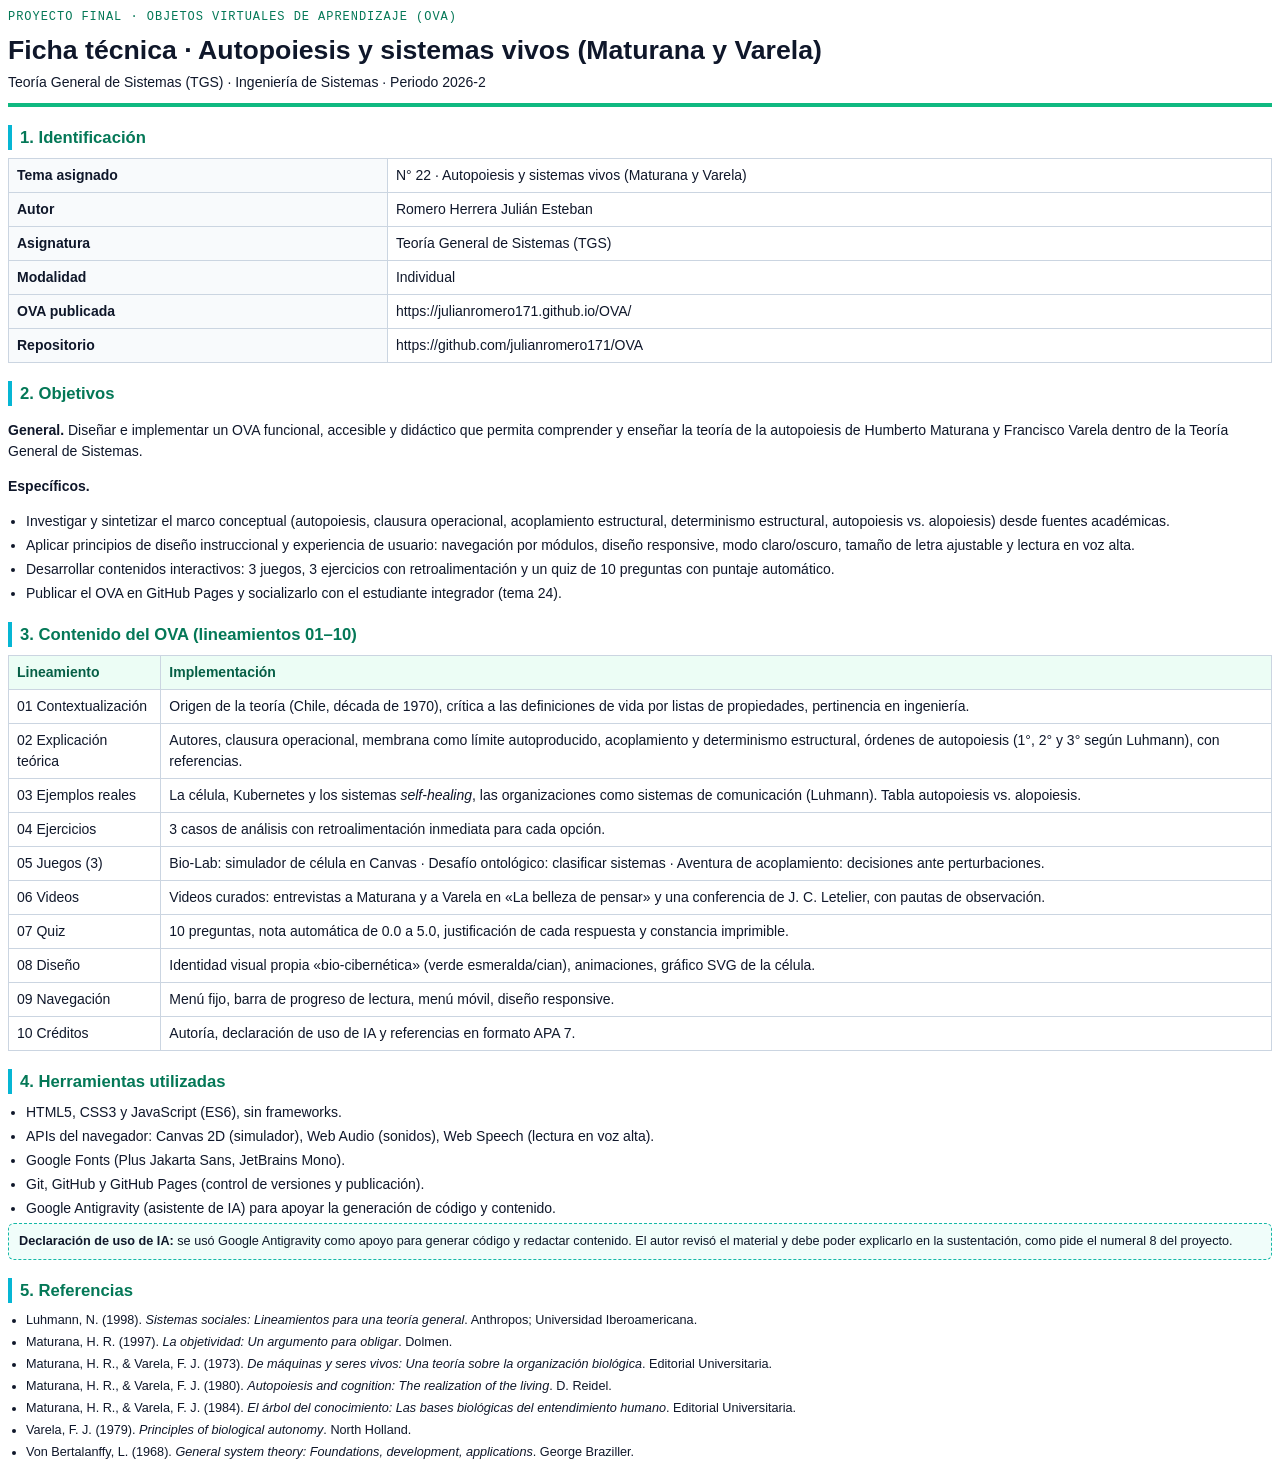
==== docs/ficha_tecnica.html @ 9f1e82c5 "OVA Tema 22: ficha tecnica PDF, videos curados, menu responsive y ajustes de contenido" ====
<!DOCTYPE html>
<html lang="es">
<head>
<meta charset="UTF-8">
<title>Ficha Técnica - OVA Autopoiesis y Sistemas Vivos</title>
<style>
  @page { size: Letter; margin: 18mm 16mm; }
  body { font-family: "Segoe UI", Arial, sans-serif; color: #0f172a; font-size: 10.5pt; line-height: 1.5; }
  .head { border-bottom: 4px solid #10b981; padding-bottom: 10px; margin-bottom: 16px; }
  .kicker { font-family: Consolas, monospace; color: #047857; font-size: 9pt; letter-spacing: .08em; }
  h1 { font-size: 20pt; margin: 4px 0 2px; }
  h2 { font-size: 12.5pt; color: #047857; border-left: 4px solid #06b6d4; padding-left: 8px; margin: 18px 0 8px; }
  table { width: 100%; border-collapse: collapse; margin: 6px 0; }
  td, th { border: 1px solid #cbd5e1; padding: 6px 8px; vertical-align: top; text-align: left; }
  th { background: #ecfdf5; color: #065f46; }
  td.k { width: 30%; background: #f8fafc; font-weight: 600; }
  ul { margin: 4px 0 4px 18px; padding: 0; }
  li { margin-bottom: 3px; }
  .refs li { font-size: 9.5pt; }
  .note { background: #f0fdfa; border: 1px dashed #14b8a6; padding: 8px 10px; border-radius: 6px; font-size: 9.5pt; }
</style>
</head>
<body>
  <div class="head">
    <div class="kicker">PROYECTO FINAL · OBJETOS VIRTUALES DE APRENDIZAJE (OVA)</div>
    <h1>Ficha técnica · Autopoiesis y sistemas vivos (Maturana y Varela)</h1>
    <div>Teoría General de Sistemas (TGS) · Ingeniería de Sistemas · Periodo 2026-2</div>
  </div>

  <h2>1. Identificación</h2>
  <table>
    <tr><td class="k">Tema asignado</td><td>N° 22 · Autopoiesis y sistemas vivos (Maturana y Varela)</td></tr>
    <tr><td class="k">Autor</td><td>Romero Herrera Julián Esteban</td></tr>
    <tr><td class="k">Asignatura</td><td>Teoría General de Sistemas (TGS)</td></tr>
    <tr><td class="k">Modalidad</td><td>Individual</td></tr>
    <tr><td class="k">OVA publicada</td><td>https://julianromero171.github.io/OVA/</td></tr>
    <tr><td class="k">Repositorio</td><td>https://github.com/julianromero171/OVA</td></tr>
  </table>

  <h2>2. Objetivos</h2>
  <p><strong>General.</strong> Diseñar e implementar un OVA funcional, accesible y didáctico que permita comprender y enseñar la teoría de la autopoiesis de Humberto Maturana y Francisco Varela dentro de la Teoría General de Sistemas.</p>
  <p><strong>Específicos.</strong></p>
  <ul>
    <li>Investigar y sintetizar el marco conceptual (autopoiesis, clausura operacional, acoplamiento estructural, determinismo estructural, autopoiesis vs. alopoiesis) desde fuentes académicas.</li>
    <li>Aplicar principios de diseño instruccional y experiencia de usuario: navegación por módulos, diseño responsive, modo claro/oscuro, tamaño de letra ajustable y lectura en voz alta.</li>
    <li>Desarrollar contenidos interactivos: 3 juegos, 3 ejercicios con retroalimentación y un quiz de 10 preguntas con puntaje automático.</li>
    <li>Publicar el OVA en GitHub Pages y socializarlo con el estudiante integrador (tema 24).</li>
  </ul>

  <h2>3. Contenido del OVA (lineamientos 01–10)</h2>
  <table>
    <tr><th>Lineamiento</th><th>Implementación</th></tr>
    <tr><td>01 Contextualización</td><td>Origen de la teoría (Chile, década de 1970), crítica a las definiciones de vida por listas de propiedades, pertinencia en ingeniería.</td></tr>
    <tr><td>02 Explicación teórica</td><td>Autores, clausura operacional, membrana como límite autoproducido, acoplamiento y determinismo estructural, órdenes de autopoiesis (1°, 2° y 3° según Luhmann), con referencias.</td></tr>
    <tr><td>03 Ejemplos reales</td><td>La célula, Kubernetes y los sistemas <em>self-healing</em>, las organizaciones como sistemas de comunicación (Luhmann). Tabla autopoiesis vs. alopoiesis.</td></tr>
    <tr><td>04 Ejercicios</td><td>3 casos de análisis con retroalimentación inmediata para cada opción.</td></tr>
    <tr><td>05 Juegos (3)</td><td>Bio-Lab: simulador de célula en Canvas · Desafío ontológico: clasificar sistemas · Aventura de acoplamiento: decisiones ante perturbaciones.</td></tr>
    <tr><td>06 Videos</td><td>Videos curados: entrevistas a Maturana y a Varela en «La belleza de pensar» y una conferencia de J. C. Letelier, con pautas de observación.</td></tr>
    <tr><td>07 Quiz</td><td>10 preguntas, nota automática de 0.0 a 5.0, justificación de cada respuesta y constancia imprimible.</td></tr>
    <tr><td>08 Diseño</td><td>Identidad visual propia «bio-cibernética» (verde esmeralda/cian), animaciones, gráfico SVG de la célula.</td></tr>
    <tr><td>09 Navegación</td><td>Menú fijo, barra de progreso de lectura, menú móvil, diseño responsive.</td></tr>
    <tr><td>10 Créditos</td><td>Autoría, declaración de uso de IA y referencias en formato APA 7.</td></tr>
  </table>

  <h2>4. Herramientas utilizadas</h2>
  <ul>
    <li>HTML5, CSS3 y JavaScript (ES6), sin frameworks.</li>
    <li>APIs del navegador: Canvas 2D (simulador), Web Audio (sonidos), Web Speech (lectura en voz alta).</li>
    <li>Google Fonts (Plus Jakarta Sans, JetBrains Mono).</li>
    <li>Git, GitHub y GitHub Pages (control de versiones y publicación).</li>
    <li>Google Antigravity (asistente de IA) para apoyar la generación de código y contenido.</li>
  </ul>
  <div class="note"><strong>Declaración de uso de IA:</strong> se usó Google Antigravity como apoyo para generar código y redactar contenido. El autor revisó el material y debe poder explicarlo en la sustentación, como pide el numeral 8 del proyecto.</div>

  <h2>5. Referencias</h2>
  <ul class="refs">
    <li>Luhmann, N. (1998). <em>Sistemas sociales: Lineamientos para una teoría general</em>. Anthropos; Universidad Iberoamericana.</li>
    <li>Maturana, H. R. (1997). <em>La objetividad: Un argumento para obligar</em>. Dolmen.</li>
    <li>Maturana, H. R., &amp; Varela, F. J. (1973). <em>De máquinas y seres vivos: Una teoría sobre la organización biológica</em>. Editorial Universitaria.</li>
    <li>Maturana, H. R., &amp; Varela, F. J. (1980). <em>Autopoiesis and cognition: The realization of the living</em>. D. Reidel.</li>
    <li>Maturana, H. R., &amp; Varela, F. J. (1984). <em>El árbol del conocimiento: Las bases biológicas del entendimiento humano</em>. Editorial Universitaria.</li>
    <li>Varela, F. J. (1979). <em>Principles of biological autonomy</em>. North Holland.</li>
    <li>Von Bertalanffy, L. (1968). <em>General system theory: Foundations, development, applications</em>. George Braziller.</li>
  </ul>
</body>
</html>
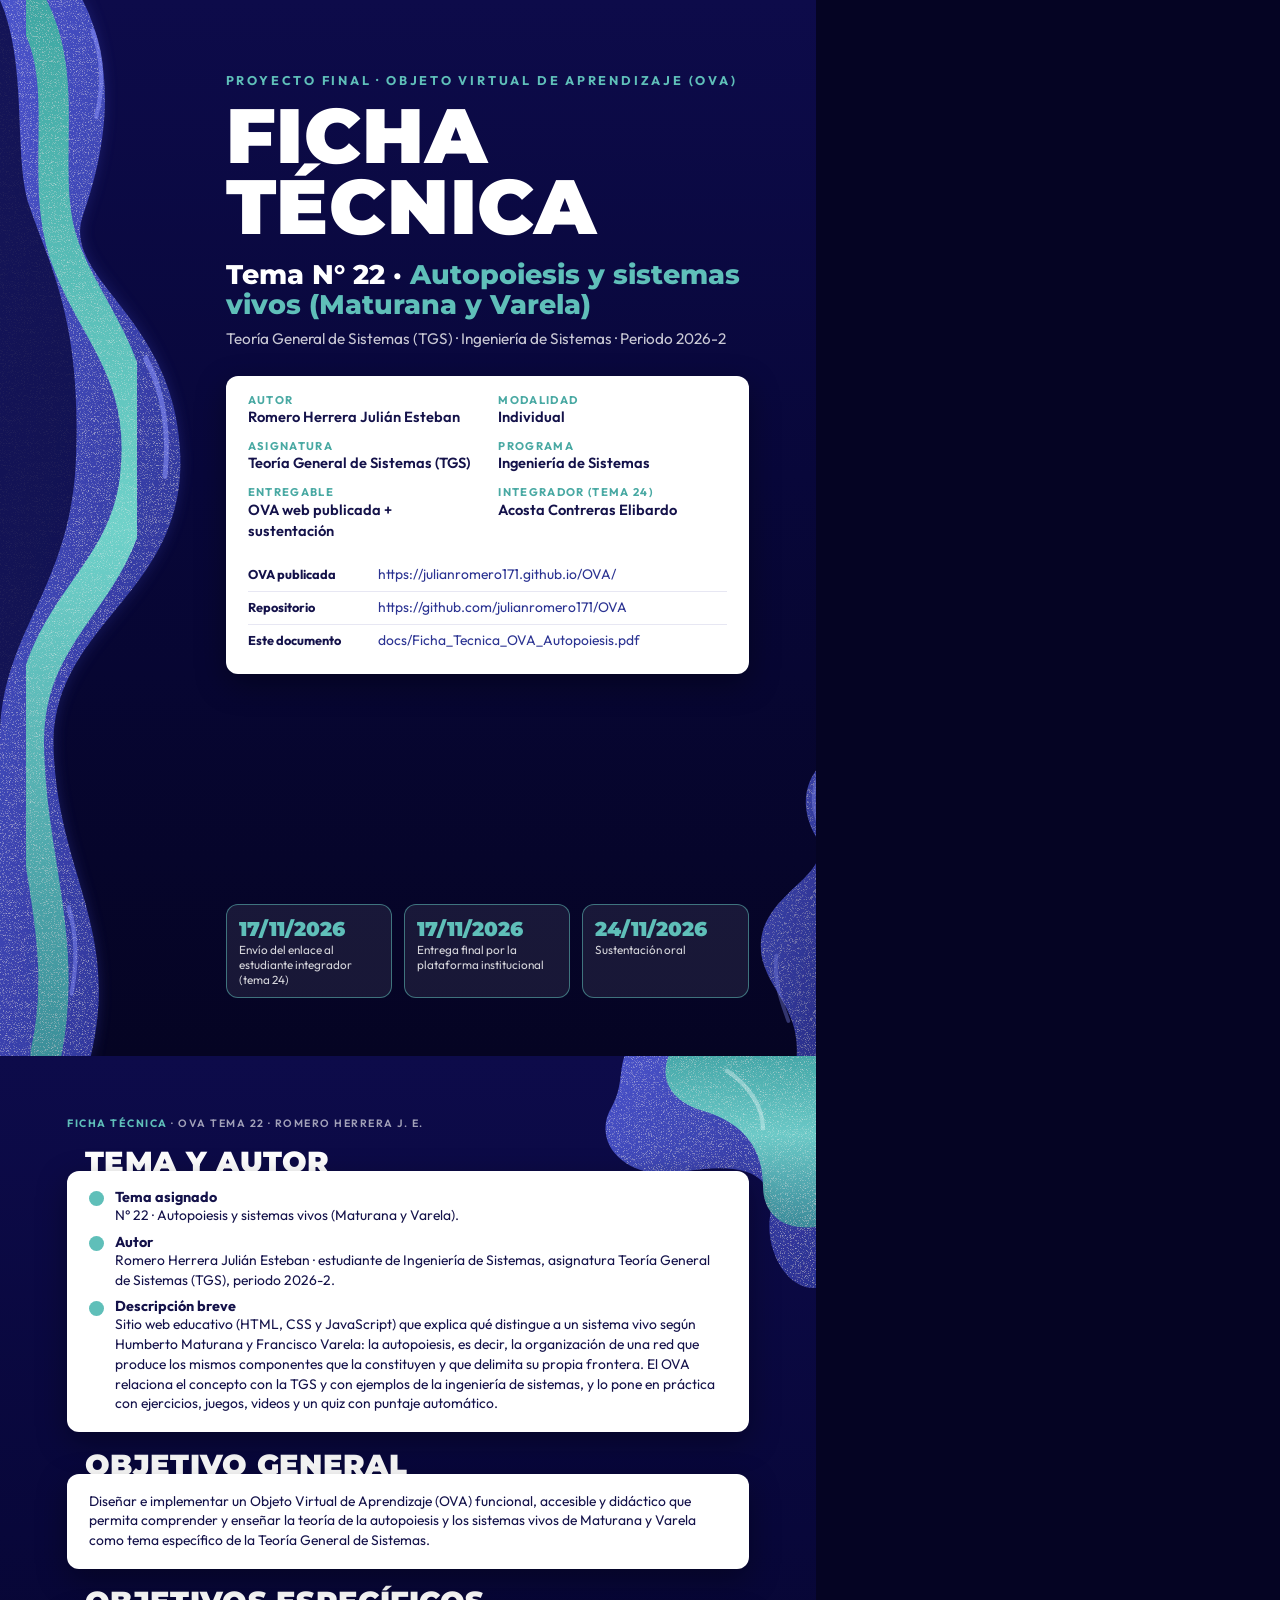
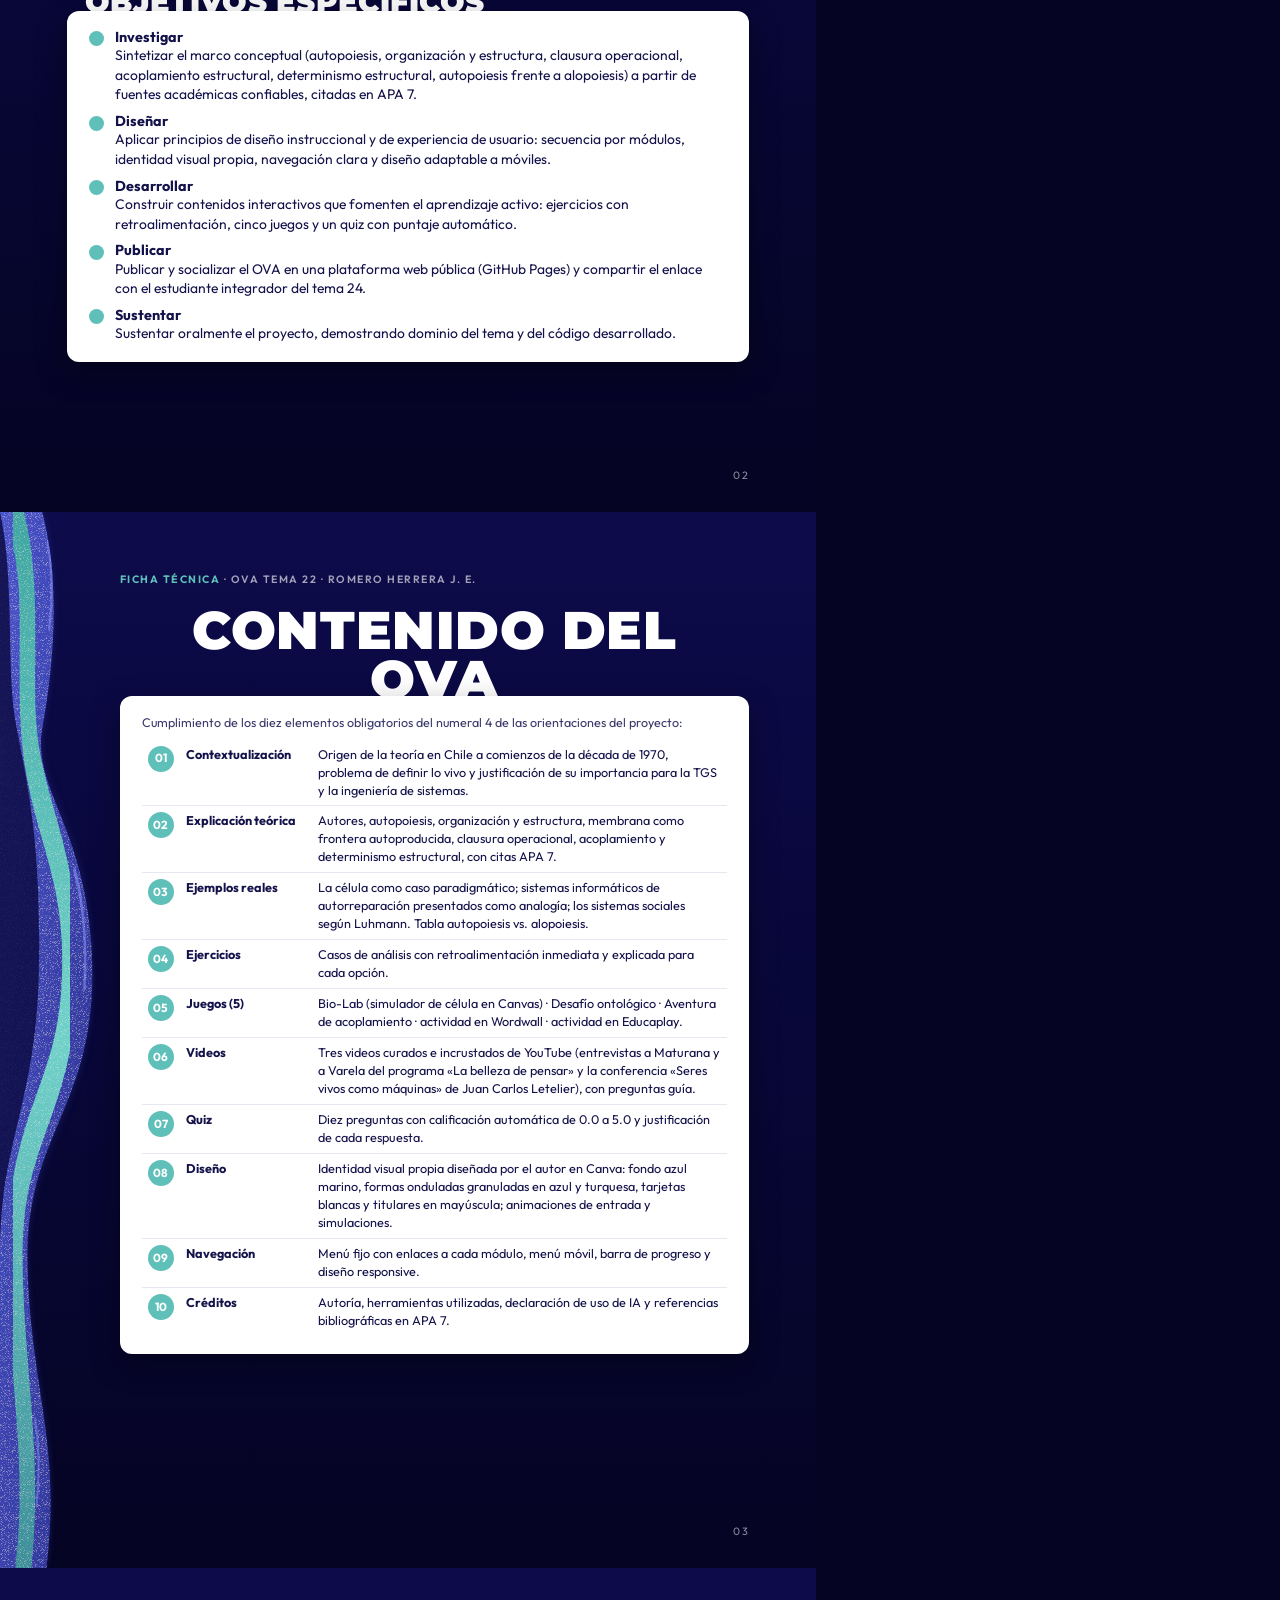
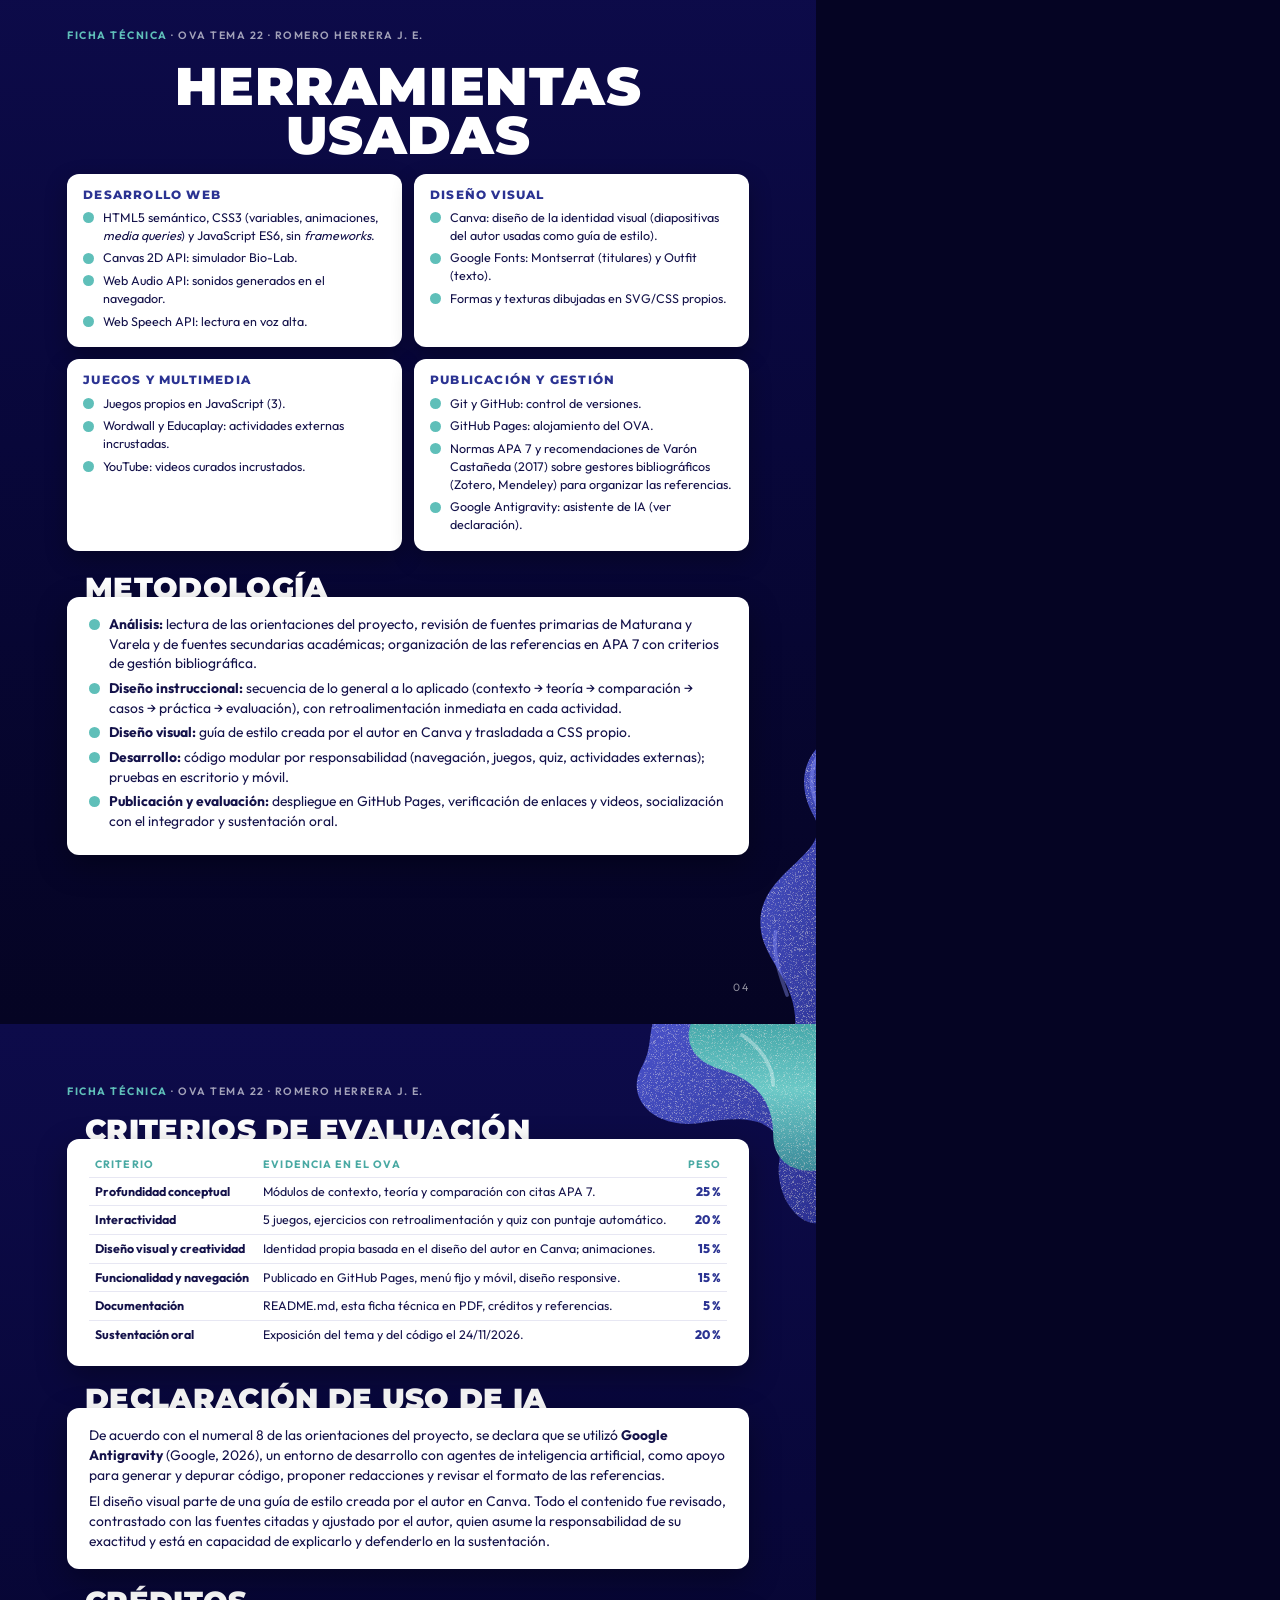
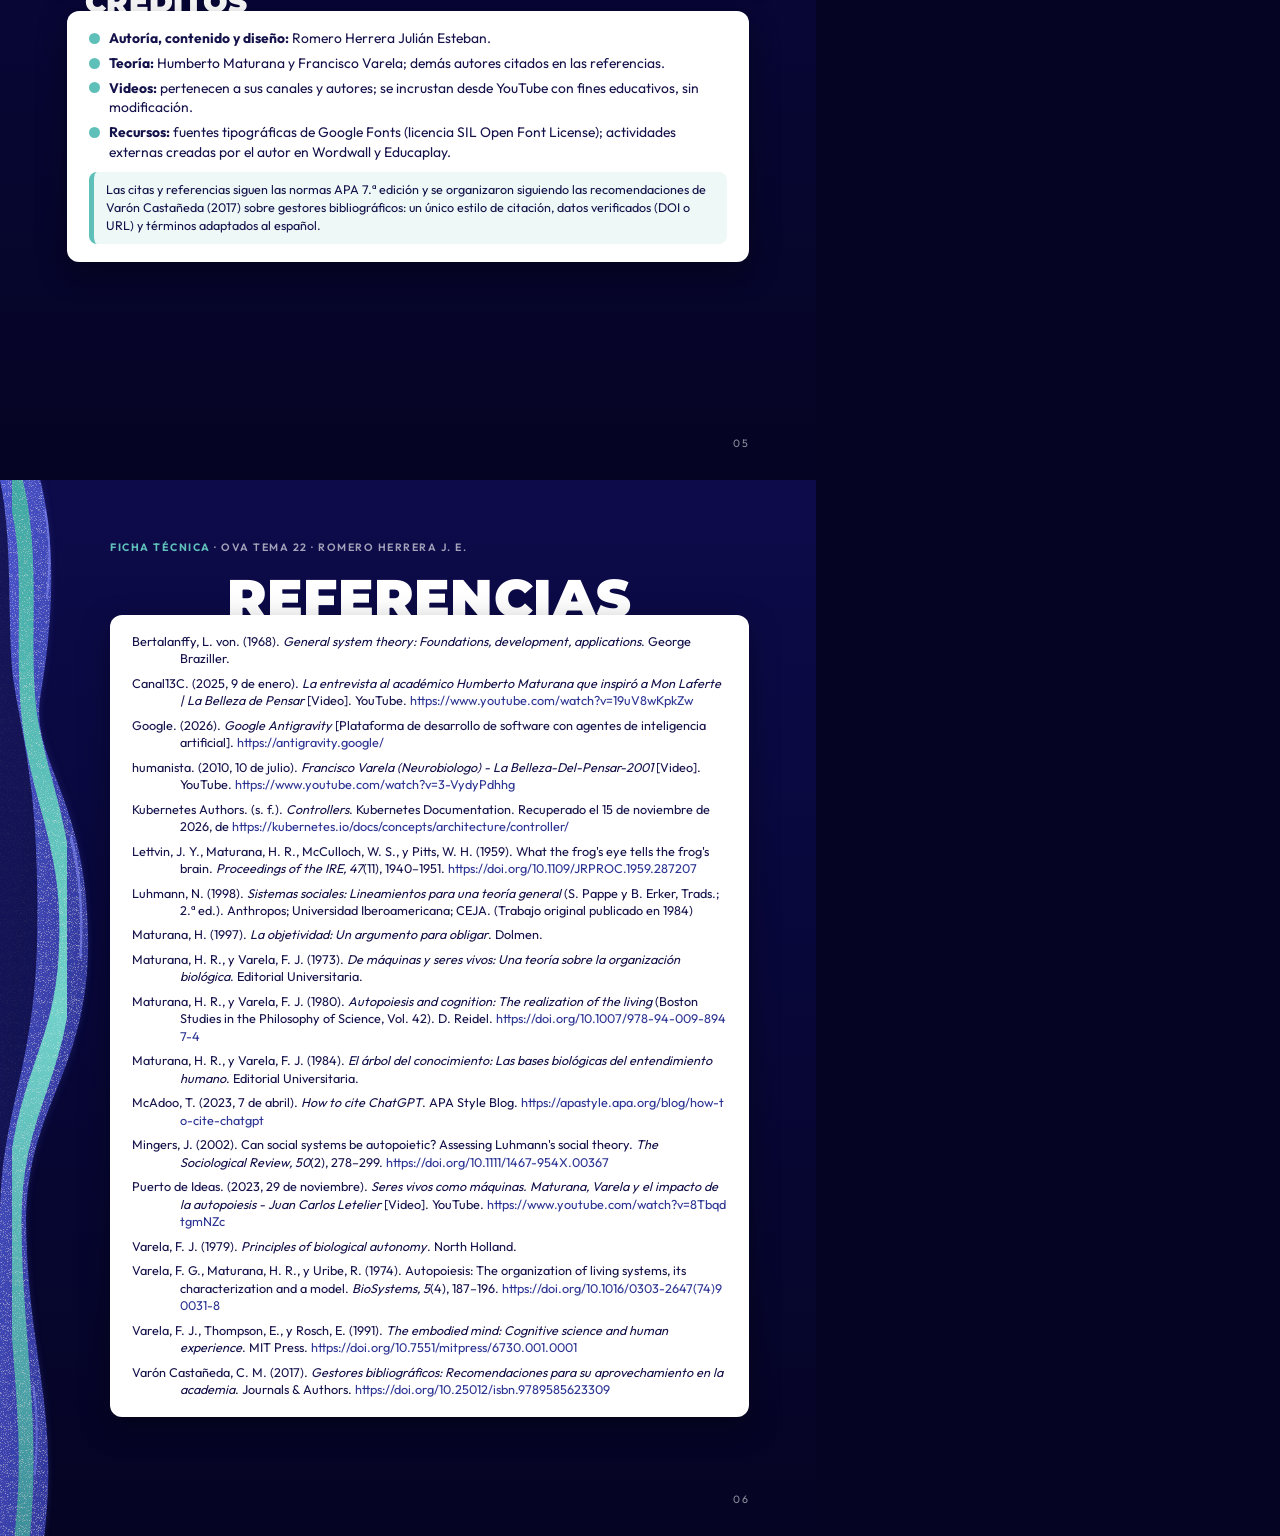
==== commit 6a1574a4: "docs: ficha técnica PDF con estilo Canva, README completo y FICHA_TECNICA.md con referencias APA 7" ====
--- a/docs/ficha_tecnica.html
+++ b/docs/ficha_tecnica.html
@@ -2,85 +2,354 @@
 <html lang="es">
 <head>
 <meta charset="UTF-8">
-<title>Ficha Técnica - OVA Autopoiesis y Sistemas Vivos</title>
+<title>Ficha técnica · Autopoiesis y sistemas vivos (Maturana y Varela)</title>
+<meta name="author" content="Romero Herrera Julián Esteban">
+<link rel="preconnect" href="https://fonts.googleapis.com">
+<link rel="preconnect" href="https://fonts.gstatic.com" crossorigin>
+<link href="https://fonts.googleapis.com/css2?family=Montserrat:wght@700;800;900&family=Outfit:wght@400;500;600;700&display=swap" rel="stylesheet">
 <style>
-  @page { size: Letter; margin: 18mm 16mm; }
-  body { font-family: "Segoe UI", Arial, sans-serif; color: #0f172a; font-size: 10.5pt; line-height: 1.5; }
-  .head { border-bottom: 4px solid #10b981; padding-bottom: 10px; margin-bottom: 16px; }
-  .kicker { font-family: Consolas, monospace; color: #047857; font-size: 9pt; letter-spacing: .08em; }
-  h1 { font-size: 20pt; margin: 4px 0 2px; }
-  h2 { font-size: 12.5pt; color: #047857; border-left: 4px solid #06b6d4; padding-left: 8px; margin: 18px 0 8px; }
-  table { width: 100%; border-collapse: collapse; margin: 6px 0; }
-  td, th { border: 1px solid #cbd5e1; padding: 6px 8px; vertical-align: top; text-align: left; }
-  th { background: #ecfdf5; color: #065f46; }
-  td.k { width: 30%; background: #f8fafc; font-weight: 600; }
-  ul { margin: 4px 0 4px 18px; padding: 0; }
-  li { margin-bottom: 3px; }
-  .refs li { font-size: 9.5pt; }
-  .note { background: #f0fdfa; border: 1px dashed #14b8a6; padding: 8px 10px; border-radius: 6px; font-size: 9.5pt; }
+  @page { size: Letter; margin: 0; }
+  :root {
+    --navy-1: #0d0b4a; --navy-2: #050423; --ink: #14124a; --ink-soft: #3b3a6b;
+    --blue: #3b45b8; --blue-2: #2b3392; --teal: #5fbfb9; --teal-2: #49a9a3; --white: #ffffff;
+  }
+  * { box-sizing: border-box; -webkit-print-color-adjust: exact; print-color-adjust: exact; }
+  html, body { margin: 0; padding: 0; background: var(--navy-2); }
+  body { font-family: "Outfit", "Segoe UI", Arial, sans-serif; color: var(--ink); font-size: 10.4pt; line-height: 1.42; }
+
+  .page {
+    position: relative; width: 8.5in; height: 11in; overflow: hidden;
+    background: linear-gradient(180deg, var(--navy-1) 0%, #08073a 45%, var(--navy-2) 100%);
+    padding: 0.62in 0.7in 0.55in; page-break-after: always; break-after: page;
+  }
+  .page:last-child { page-break-after: auto; break-after: auto; }
+  .blob { position: absolute; z-index: 0; pointer-events: none; }
+  .content { position: relative; z-index: 2; height: 100%; display: flex; flex-direction: column; }
+
+  /* Encabezado de página */
+  .runhead { display: flex; justify-content: space-between; color: rgba(255,255,255,.62); font-size: 8pt; letter-spacing: .14em; text-transform: uppercase; font-weight: 600; margin-bottom: 18px; }
+  .runhead b { color: var(--teal); font-weight: 700; }
+  .folio { position: absolute; bottom: -0.25in; right: 0; color: rgba(255,255,255,.55); font-size: 8pt; letter-spacing: .12em; }
+
+  /* Títulos estilo Canva: muy pesados, blancos, en mayúsculas, montados sobre la tarjeta */
+  .h-xl, .h-lg, .h-md { font-family: "Montserrat", Arial Black, sans-serif; font-weight: 900; color: var(--white); text-transform: uppercase; margin: 0; line-height: .92; letter-spacing: .01em; position: relative; z-index: 1; }
+  .h-lg { font-size: 40pt; text-align: center; margin-bottom: -7px; }
+  .h-md { font-size: 22pt; margin-bottom: -5px; padding-left: 18px; }
+  .h-md.center { text-align: center; padding-left: 0; }
+
+  .card { position: relative; z-index: 2; background: var(--white); border-radius: 12px; padding: 18px 22px; box-shadow: 0 10px 30px rgba(0,0,0,.35); }
+  .card + .h-md, .card + .h-lg { margin-top: 20px; }
+  .card p { margin: 0 0 7px; }
+  .card p:last-child { margin-bottom: 0; }
+  .grid2 { display: grid; grid-template-columns: 1fr 1fr; gap: 16px; }
+  .stack > * + * { margin-top: 14px; }
+
+  /* Viñetas: puntos turquesa */
+  ul.dots { list-style: none; margin: 0; padding: 0; }
+  ul.dots > li { position: relative; padding-left: 26px; margin-bottom: 8px; }
+  ul.dots > li:last-child { margin-bottom: 0; }
+  ul.dots > li::before { content: ""; position: absolute; left: 0; top: .18em; width: 15px; height: 15px; border-radius: 50%; background: var(--teal); }
+  ul.dots.sm > li { padding-left: 20px; margin-bottom: 5px; }
+  ul.dots.sm > li::before { width: 11px; height: 11px; top: .26em; }
+  .lbl { display: block; font-weight: 700; color: var(--ink); font-size: 10.8pt; line-height: 1.2; }
+  .muted { color: var(--ink-soft); }
+  a { color: var(--blue-2); text-decoration: none; word-break: break-all; }
+
+  /* PORTADA */
+  .cover { padding: 0.75in 0.7in 0.6in 2.35in; }
+  .cover .kicker { color: var(--teal); font-weight: 700; letter-spacing: .22em; font-size: 9.5pt; text-transform: uppercase; }
+  .cover .h-xl { font-size: 58pt; margin-top: 10px; }
+  .cover .h-xl span { display: block; }
+  .cover .title { margin-top: 18px; color: var(--white); font-family: "Montserrat", sans-serif; font-weight: 800; font-size: 20pt; line-height: 1.12; }
+  .cover .title em { font-style: normal; color: var(--teal); }
+  .cover .sub { color: rgba(255,255,255,.78); font-size: 11.5pt; margin-top: 8px; }
+  .cover .card { margin-top: 26px; }
+  .meta { display: grid; grid-template-columns: 1fr 1fr; gap: 12px 22px; }
+  .meta .lbl { font-size: 8.4pt; letter-spacing: .12em; text-transform: uppercase; color: var(--teal-2); }
+  .meta .val { font-size: 11pt; font-weight: 600; color: var(--ink); }
+  .links { margin-top: 18px; }
+  .links .row { display: flex; gap: 10px; align-items: baseline; padding: 6px 0; border-top: 1px solid #e7e7f3; }
+  .links .row:first-child { border-top: 0; }
+  .links .k { min-width: 120px; font-weight: 700; font-size: 9.6pt; }
+  .dates { margin-top: auto; display: grid; grid-template-columns: repeat(3, 1fr); gap: 12px; }
+  .date { background: rgba(255,255,255,.08); border: 1.5px solid rgba(95,191,185,.55); border-radius: 12px; padding: 10px 12px; color: var(--white); }
+  .date b { display: block; font-family: "Montserrat", sans-serif; font-weight: 900; font-size: 15pt; color: var(--teal); }
+  .date span { font-size: 8.8pt; color: rgba(255,255,255,.82); line-height: 1.25; display: block; }
+
+  /* Tabla de lineamientos */
+  table.lin { width: 100%; border-collapse: collapse; font-size: 9.5pt; }
+  table.lin td { padding: 6px 6px; vertical-align: top; border-top: 1px solid #e7e7f3; }
+  table.lin tr:first-child td { border-top: 0; }
+  table.lin td.n { width: 34px; }
+  table.lin td.n span { display: inline-flex; width: 26px; height: 26px; border-radius: 50%; background: var(--teal); color: #fff; font-weight: 700; font-size: 8.8pt; align-items: center; justify-content: center; }
+  table.lin td.t { width: 132px; font-weight: 700; }
+  table.rub { width: 100%; border-collapse: collapse; font-size: 9.3pt; }
+  table.rub th { text-align: left; font-size: 8pt; letter-spacing: .1em; text-transform: uppercase; color: var(--teal-2); padding: 0 6px 5px; }
+  table.rub td { padding: 5px 6px; border-top: 1px solid #e7e7f3; vertical-align: top; }
+  table.rub td.w { font-weight: 800; color: var(--blue-2); text-align: right; width: 48px; }
+
+  .tools { display: grid; grid-template-columns: 1fr 1fr; gap: 12px; }
+  .tool { background: var(--white); border-radius: 12px; padding: 12px 16px; box-shadow: 0 8px 22px rgba(0,0,0,.3); }
+  .tool h4 { margin: 0 0 6px; font-family: "Montserrat", sans-serif; font-weight: 800; font-size: 9pt; letter-spacing: .1em; text-transform: uppercase; color: var(--blue-2); }
+  .tool ul.dots.sm li { font-size: 9.4pt; }
+
+  .note { background: #eef8f7; border-left: 5px solid var(--teal); border-radius: 8px; padding: 9px 12px; font-size: 9.4pt; }
+
+  /* Referencias APA 7: orden alfabético y sangría francesa */
+  .refs p { margin: 0 0 7px; padding-left: 0.5in; text-indent: -0.5in; font-size: 9.5pt; line-height: 1.38; }
+  .refs p:last-child { margin-bottom: 0; }
+  .refs a { color: var(--blue-2); word-break: break-all; }
 </style>
 </head>
 <body>
-  <div class="head">
-    <div class="kicker">PROYECTO FINAL · OBJETOS VIRTUALES DE APRENDIZAJE (OVA)</div>
-    <h1>Ficha técnica · Autopoiesis y sistemas vivos (Maturana y Varela)</h1>
-    <div>Teoría General de Sistemas (TGS) · Ingeniería de Sistemas · Periodo 2026-2</div>
-  </div>
-
-  <h2>1. Identificación</h2>
-  <table>
-    <tr><td class="k">Tema asignado</td><td>N° 22 · Autopoiesis y sistemas vivos (Maturana y Varela)</td></tr>
-    <tr><td class="k">Autor</td><td>Romero Herrera Julián Esteban</td></tr>
-    <tr><td class="k">Asignatura</td><td>Teoría General de Sistemas (TGS)</td></tr>
-    <tr><td class="k">Modalidad</td><td>Individual</td></tr>
-    <tr><td class="k">OVA publicada</td><td>https://julianromero171.github.io/OVA/</td></tr>
-    <tr><td class="k">Repositorio</td><td>https://github.com/julianromero171/OVA</td></tr>
-  </table>
-
-  <h2>2. Objetivos</h2>
-  <p><strong>General.</strong> Diseñar e implementar un OVA funcional, accesible y didáctico que permita comprender y enseñar la teoría de la autopoiesis de Humberto Maturana y Francisco Varela dentro de la Teoría General de Sistemas.</p>
-  <p><strong>Específicos.</strong></p>
-  <ul>
-    <li>Investigar y sintetizar el marco conceptual (autopoiesis, clausura operacional, acoplamiento estructural, determinismo estructural, autopoiesis vs. alopoiesis) desde fuentes académicas.</li>
-    <li>Aplicar principios de diseño instruccional y experiencia de usuario: navegación por módulos, diseño responsive, modo claro/oscuro, tamaño de letra ajustable y lectura en voz alta.</li>
-    <li>Desarrollar contenidos interactivos: 3 juegos, 3 ejercicios con retroalimentación y un quiz de 10 preguntas con puntaje automático.</li>
-    <li>Publicar el OVA en GitHub Pages y socializarlo con el estudiante integrador (tema 24).</li>
-  </ul>
-
-  <h2>3. Contenido del OVA (lineamientos 01–10)</h2>
-  <table>
-    <tr><th>Lineamiento</th><th>Implementación</th></tr>
-    <tr><td>01 Contextualización</td><td>Origen de la teoría (Chile, década de 1970), crítica a las definiciones de vida por listas de propiedades, pertinencia en ingeniería.</td></tr>
-    <tr><td>02 Explicación teórica</td><td>Autores, clausura operacional, membrana como límite autoproducido, acoplamiento y determinismo estructural, órdenes de autopoiesis (1°, 2° y 3° según Luhmann), con referencias.</td></tr>
-    <tr><td>03 Ejemplos reales</td><td>La célula, Kubernetes y los sistemas <em>self-healing</em>, las organizaciones como sistemas de comunicación (Luhmann). Tabla autopoiesis vs. alopoiesis.</td></tr>
-    <tr><td>04 Ejercicios</td><td>3 casos de análisis con retroalimentación inmediata para cada opción.</td></tr>
-    <tr><td>05 Juegos (3)</td><td>Bio-Lab: simulador de célula en Canvas · Desafío ontológico: clasificar sistemas · Aventura de acoplamiento: decisiones ante perturbaciones.</td></tr>
-    <tr><td>06 Videos</td><td>Videos curados: entrevistas a Maturana y a Varela en «La belleza de pensar» y una conferencia de J. C. Letelier, con pautas de observación.</td></tr>
-    <tr><td>07 Quiz</td><td>10 preguntas, nota automática de 0.0 a 5.0, justificación de cada respuesta y constancia imprimible.</td></tr>
-    <tr><td>08 Diseño</td><td>Identidad visual propia «bio-cibernética» (verde esmeralda/cian), animaciones, gráfico SVG de la célula.</td></tr>
-    <tr><td>09 Navegación</td><td>Menú fijo, barra de progreso de lectura, menú móvil, diseño responsive.</td></tr>
-    <tr><td>10 Créditos</td><td>Autoría, declaración de uso de IA y referencias en formato APA 7.</td></tr>
-  </table>
-
-  <h2>4. Herramientas utilizadas</h2>
-  <ul>
-    <li>HTML5, CSS3 y JavaScript (ES6), sin frameworks.</li>
-    <li>APIs del navegador: Canvas 2D (simulador), Web Audio (sonidos), Web Speech (lectura en voz alta).</li>
-    <li>Google Fonts (Plus Jakarta Sans, JetBrains Mono).</li>
-    <li>Git, GitHub y GitHub Pages (control de versiones y publicación).</li>
-    <li>Google Antigravity (asistente de IA) para apoyar la generación de código y contenido.</li>
-  </ul>
-  <div class="note"><strong>Declaración de uso de IA:</strong> se usó Google Antigravity como apoyo para generar código y redactar contenido. El autor revisó el material y debe poder explicarlo en la sustentación, como pide el numeral 8 del proyecto.</div>
-
-  <h2>5. Referencias</h2>
-  <ul class="refs">
-    <li>Luhmann, N. (1998). <em>Sistemas sociales: Lineamientos para una teoría general</em>. Anthropos; Universidad Iberoamericana.</li>
-    <li>Maturana, H. R. (1997). <em>La objetividad: Un argumento para obligar</em>. Dolmen.</li>
-    <li>Maturana, H. R., &amp; Varela, F. J. (1973). <em>De máquinas y seres vivos: Una teoría sobre la organización biológica</em>. Editorial Universitaria.</li>
-    <li>Maturana, H. R., &amp; Varela, F. J. (1980). <em>Autopoiesis and cognition: The realization of the living</em>. D. Reidel.</li>
-    <li>Maturana, H. R., &amp; Varela, F. J. (1984). <em>El árbol del conocimiento: Las bases biológicas del entendimiento humano</em>. Editorial Universitaria.</li>
-    <li>Varela, F. J. (1979). <em>Principles of biological autonomy</em>. North Holland.</li>
-    <li>Von Bertalanffy, L. (1968). <em>General system theory: Foundations, development, applications</em>. George Braziller.</li>
-  </ul>
+
+<!-- Definiciones SVG compartidas: degradados y textura granulada de las formas onduladas -->
+<svg width="0" height="0" style="position:absolute" aria-hidden="true">
+  <defs>
+    <linearGradient id="gBlue" x1="0" y1="0" x2="1" y2="1">
+      <stop offset="0" stop-color="#4a54cc"/><stop offset="1" stop-color="#2a2f8f"/>
+    </linearGradient>
+    <linearGradient id="gTeal" x1="0" y1="0" x2="0" y2="1">
+      <stop offset="0" stop-color="#3fa7a3"/><stop offset=".5" stop-color="#6fd1c9"/><stop offset="1" stop-color="#3b8f9a"/>
+    </linearGradient>
+    <filter id="grain" x="0" y="0" width="100%" height="100%">
+      <feTurbulence type="fractalNoise" baseFrequency="1.15" numOctaves="1" seed="7" result="noise"/>
+      <feColorMatrix in="noise" type="matrix" values="0 0 0 0 1  0 0 0 0 1  0 0 0 0 1  3.2 0 0 0 -1.75" result="speck"/>
+      <feComposite in="speck" in2="SourceGraphic" operator="in" result="speckIn"/>
+      <feComponentTransfer in="speckIn" result="speckSoft"><feFuncA type="linear" slope=".42"/></feComponentTransfer>
+      <feMerge><feMergeNode in="SourceGraphic"/><feMergeNode in="speckSoft"/></feMerge>
+    </filter>
+    <filter id="glow" x="-20%" y="-20%" width="140%" height="140%">
+      <feGaussianBlur stdDeviation="9"/>
+    </filter>
+    <!-- Cinta ondulada vertical (portada / borde izquierdo) -->
+    <symbol id="ribbon" viewBox="0 0 300 1000" preserveAspectRatio="none">
+      <path d="M0,0 L120,0 C175,70 150,150 120,205 C90,265 255,300 262,430 C270,565 70,590 78,712 C86,830 175,880 132,1000 L0,1000 Z" fill="#3b45b8" opacity=".35" filter="url(#glow)"/>
+      <path d="M0,0 L120,0 C175,70 150,150 120,205 C90,265 255,300 262,430 C270,565 70,590 78,712 C86,830 175,880 132,1000 L0,1000 Z" fill="url(#gBlue)" filter="url(#grain)"/>
+      <path d="M38,0 C112,70 52,165 95,240 C135,310 215,350 196,455 C178,560 40,585 42,705 C44,815 102,895 66,1000" fill="none" stroke="url(#gTeal)" stroke-width="44" stroke-linecap="round" filter="url(#grain)"/>
+      <path d="M0,0 C40,60 20,140 40,190 C70,250 120,300 110,440 C100,560 0,600 0,700 L0,1000 L0,0 Z" fill="#0b0a44" opacity=".85"/>
+      <path d="M212,340 C238,370 246,410 240,450" fill="none" stroke="#8d96ff" stroke-width="7" stroke-linecap="round" opacity=".55"/>
+      <path d="M135,30 C150,55 150,85 140,110" fill="none" stroke="#8d96ff" stroke-width="6" stroke-linecap="round" opacity=".5"/>
+      <path d="M100,860 C112,885 112,915 104,940" fill="none" stroke="#8d96ff" stroke-width="6" stroke-linecap="round" opacity=".45"/>
+    </symbol>
+    <!-- Forma orgánica de esquina -->
+    <symbol id="corner" viewBox="0 0 400 400">
+      <path d="M120,0 L400,0 L400,330 C350,370 300,300 310,240 C320,170 250,170 190,180 C110,195 60,140 90,90 C110,55 95,25 120,0 Z" fill="url(#gBlue)" filter="url(#grain)"/>
+      <path d="M180,0 C150,40 165,80 215,95 C275,112 300,150 300,200 C300,250 345,270 400,250 L400,0 Z" fill="url(#gTeal)" filter="url(#grain)" opacity=".95"/>
+      <path d="M250,40 C280,60 300,90 300,120" fill="none" stroke="#ffffff" stroke-width="6" stroke-linecap="round" opacity=".35"/>
+    </symbol>
+    <!-- Ola inferior -->
+    <symbol id="wave" viewBox="0 0 400 600">
+      <path d="M400,0 C330,20 300,90 340,160 C380,230 250,260 240,350 C230,440 330,470 300,600 L400,600 Z" fill="url(#gBlue)" filter="url(#grain)"/>
+      <path d="M352,40 C320,90 345,140 360,170" fill="none" stroke="#8d96ff" stroke-width="7" stroke-linecap="round" opacity=".45"/>
+      <path d="M268,380 C262,430 280,470 290,500" fill="none" stroke="#8d96ff" stroke-width="7" stroke-linecap="round" opacity=".4"/>
+    </symbol>
+  </defs>
+</svg>
+
+<!-- ============ PÁGINA 1 · PORTADA ============ -->
+<section class="page cover">
+  <svg class="blob" style="left:0;top:0;width:2.15in;height:11in"><use href="#ribbon"/></svg>
+  <svg class="blob" style="right:-0.35in;bottom:-0.2in;width:2.3in;height:3.4in;opacity:.85"><use href="#wave"/></svg>
+  <div class="content">
+    <div class="kicker">Proyecto final · Objeto Virtual de Aprendizaje (OVA)</div>
+    <h1 class="h-xl"><span>Ficha</span><span>técnica</span></h1>
+    <div class="title">Tema N° 22 · <em>Autopoiesis y sistemas vivos (Maturana y Varela)</em></div>
+    <div class="sub">Teoría General de Sistemas (TGS) · Ingeniería de Sistemas · Periodo 2026-2</div>
+
+    <div class="card">
+      <div class="meta">
+        <div><span class="lbl">Autor</span><div class="val">Romero Herrera Julián Esteban</div></div>
+        <div><span class="lbl">Modalidad</span><div class="val">Individual</div></div>
+        <div><span class="lbl">Asignatura</span><div class="val">Teoría General de Sistemas (TGS)</div></div>
+        <div><span class="lbl">Programa</span><div class="val">Ingeniería de Sistemas</div></div>
+        <div><span class="lbl">Entregable</span><div class="val">OVA web publicada + sustentación</div></div>
+        <div><span class="lbl">Integrador (tema 24)</span><div class="val">Acosta Contreras Elibardo</div></div>
+      </div>
+      <div class="links">
+        <div class="row"><span class="k">OVA publicada</span><a href="https://julianromero171.github.io/OVA/">https://julianromero171.github.io/OVA/</a></div>
+        <div class="row"><span class="k">Repositorio</span><a href="https://github.com/julianromero171/OVA">https://github.com/julianromero171/OVA</a></div>
+        <div class="row"><span class="k">Este documento</span><a href="https://github.com/julianromero171/OVA/blob/main/docs/Ficha_Tecnica_OVA_Autopoiesis.pdf">docs/Ficha_Tecnica_OVA_Autopoiesis.pdf</a></div>
+      </div>
+    </div>
+
+    <div class="dates">
+      <div class="date"><b>17/11/2026</b><span>Envío del enlace al estudiante integrador (tema 24)</span></div>
+      <div class="date"><b>17/11/2026</b><span>Entrega final por la plataforma institucional</span></div>
+      <div class="date"><b>24/11/2026</b><span>Sustentación oral</span></div>
+    </div>
+  </div>
+</section>
+
+<!-- ============ PÁGINA 2 · TEMA, AUTOR Y OBJETIVOS ============ -->
+<section class="page">
+  <svg class="blob" style="right:-0.2in;top:-0.15in;width:3in;height:3in"><use href="#corner"/></svg>
+  <div class="content">
+    <div class="runhead"><span><b>Ficha técnica</b> · OVA Tema 22 · Romero Herrera J. E.</span></div>
+
+    <h2 class="h-md">Tema y autor</h2>
+    <div class="card">
+      <ul class="dots">
+        <li><span class="lbl">Tema asignado</span>N° 22 · Autopoiesis y sistemas vivos (Maturana y Varela).</li>
+        <li><span class="lbl">Autor</span>Romero Herrera Julián Esteban · estudiante de Ingeniería de Sistemas, asignatura Teoría General de Sistemas (TGS), periodo 2026-2.</li>
+        <li><span class="lbl">Descripción breve</span>Sitio web educativo (HTML, CSS y JavaScript) que explica qué distingue a un sistema vivo según Humberto Maturana y Francisco Varela: la autopoiesis, es decir, la organización de una red que produce los mismos componentes que la constituyen y que delimita su propia frontera. El OVA relaciona el concepto con la TGS y con ejemplos de la ingeniería de sistemas, y lo pone en práctica con ejercicios, juegos, videos y un quiz con puntaje automático.</li>
+      </ul>
+    </div>
+
+    <h2 class="h-md">Objetivo general</h2>
+    <div class="card">
+      <p>Diseñar e implementar un Objeto Virtual de Aprendizaje (OVA) funcional, accesible y didáctico que permita comprender y enseñar la teoría de la autopoiesis y los sistemas vivos de Maturana y Varela como tema específico de la Teoría General de Sistemas.</p>
+    </div>
+
+    <h2 class="h-md">Objetivos específicos</h2>
+    <div class="card">
+      <ul class="dots">
+        <li><span class="lbl">Investigar</span>Sintetizar el marco conceptual (autopoiesis, organización y estructura, clausura operacional, acoplamiento estructural, determinismo estructural, autopoiesis frente a alopoiesis) a partir de fuentes académicas confiables, citadas en APA 7.</li>
+        <li><span class="lbl">Diseñar</span>Aplicar principios de diseño instruccional y de experiencia de usuario: secuencia por módulos, identidad visual propia, navegación clara y diseño adaptable a móviles.</li>
+        <li><span class="lbl">Desarrollar</span>Construir contenidos interactivos que fomenten el aprendizaje activo: ejercicios con retroalimentación, cinco juegos y un quiz con puntaje automático.</li>
+        <li><span class="lbl">Publicar</span>Publicar y socializar el OVA en una plataforma web pública (GitHub Pages) y compartir el enlace con el estudiante integrador del tema 24.</li>
+        <li><span class="lbl">Sustentar</span>Sustentar oralmente el proyecto, demostrando dominio del tema y del código desarrollado.</li>
+      </ul>
+    </div>
+    <div class="folio">02</div>
+  </div>
+</section>
+
+<!-- ============ PÁGINA 3 · LINEAMIENTOS ============ -->
+<section class="page">
+  <svg class="blob" style="left:0;top:0;width:1.1in;height:11in"><use href="#ribbon"/></svg>
+  <div class="content" style="padding-left:0.55in">
+    <div class="runhead"><span><b>Ficha técnica</b> · OVA Tema 22 · Romero Herrera J. E.</span></div>
+    <h2 class="h-lg">Contenido del OVA</h2>
+    <div class="card">
+      <p class="muted" style="font-size:9.4pt;margin-bottom:8px">Cumplimiento de los diez elementos obligatorios del numeral 4 de las orientaciones del proyecto:</p>
+      <table class="lin">
+        <tr><td class="n"><span>01</span></td><td class="t">Contextualización</td><td>Origen de la teoría en Chile a comienzos de la década de 1970, problema de definir lo vivo y justificación de su importancia para la TGS y la ingeniería de sistemas.</td></tr>
+        <tr><td class="n"><span>02</span></td><td class="t">Explicación teórica</td><td>Autores, autopoiesis, organización y estructura, membrana como frontera autoproducida, clausura operacional, acoplamiento y determinismo estructural, con citas APA 7.</td></tr>
+        <tr><td class="n"><span>03</span></td><td class="t">Ejemplos reales</td><td>La célula como caso paradigmático; sistemas informáticos de autorreparación presentados como analogía; los sistemas sociales según Luhmann. Tabla autopoiesis vs. alopoiesis.</td></tr>
+        <tr><td class="n"><span>04</span></td><td class="t">Ejercicios</td><td>Casos de análisis con retroalimentación inmediata y explicada para cada opción.</td></tr>
+        <tr><td class="n"><span>05</span></td><td class="t">Juegos (5)</td><td>Bio-Lab (simulador de célula en Canvas) · Desafío ontológico · Aventura de acoplamiento · actividad en Wordwall · actividad en Educaplay.</td></tr>
+        <tr><td class="n"><span>06</span></td><td class="t">Videos</td><td>Tres videos curados e incrustados de YouTube (entrevistas a Maturana y a Varela del programa «La belleza de pensar» y la conferencia «Seres vivos como máquinas» de Juan Carlos Letelier), con preguntas guía.</td></tr>
+        <tr><td class="n"><span>07</span></td><td class="t">Quiz</td><td>Diez preguntas con calificación automática de 0.0 a 5.0 y justificación de cada respuesta.</td></tr>
+        <tr><td class="n"><span>08</span></td><td class="t">Diseño</td><td>Identidad visual propia diseñada por el autor en Canva: fondo azul marino, formas onduladas granuladas en azul y turquesa, tarjetas blancas y titulares en mayúscula; animaciones de entrada y simulaciones.</td></tr>
+        <tr><td class="n"><span>09</span></td><td class="t">Navegación</td><td>Menú fijo con enlaces a cada módulo, menú móvil, barra de progreso y diseño responsive.</td></tr>
+        <tr><td class="n"><span>10</span></td><td class="t">Créditos</td><td>Autoría, herramientas utilizadas, declaración de uso de IA y referencias bibliográficas en APA 7.</td></tr>
+      </table>
+    </div>
+    <div class="folio">03</div>
+  </div>
+</section>
+
+<!-- ============ PÁGINA 4 · HERRAMIENTAS Y METODOLOGÍA ============ -->
+<section class="page">
+  <svg class="blob" style="right:-0.3in;bottom:-0.25in;width:2.2in;height:3.3in"><use href="#wave"/></svg>
+  <div class="content">
+    <div class="runhead"><span><b>Ficha técnica</b> · OVA Tema 22 · Romero Herrera J. E.</span></div>
+    <h2 class="h-lg">Herramientas usadas</h2>
+    <div class="tools" style="margin-top:22px">
+      <div class="tool"><h4>Desarrollo web</h4><ul class="dots sm">
+        <li>HTML5 semántico, CSS3 (variables, animaciones, <em>media queries</em>) y JavaScript ES6, sin <em>frameworks</em>.</li>
+        <li>Canvas 2D API: simulador Bio-Lab.</li>
+        <li>Web Audio API: sonidos generados en el navegador.</li>
+        <li>Web Speech API: lectura en voz alta.</li></ul></div>
+      <div class="tool"><h4>Diseño visual</h4><ul class="dots sm">
+        <li>Canva: diseño de la identidad visual (diapositivas del autor usadas como guía de estilo).</li>
+        <li>Google Fonts: Montserrat (titulares) y Outfit (texto).</li>
+        <li>Formas y texturas dibujadas en SVG/CSS propios.</li></ul></div>
+      <div class="tool"><h4>Juegos y multimedia</h4><ul class="dots sm">
+        <li>Juegos propios en JavaScript (3).</li>
+        <li>Wordwall y Educaplay: actividades externas incrustadas.</li>
+        <li>YouTube: videos curados incrustados.</li></ul></div>
+      <div class="tool"><h4>Publicación y gestión</h4><ul class="dots sm">
+        <li>Git y GitHub: control de versiones.</li>
+        <li>GitHub Pages: alojamiento del OVA.</li>
+        <li>Normas APA 7 y recomendaciones de Varón Castañeda (2017) sobre gestores bibliográficos (Zotero, Mendeley) para organizar las referencias.</li>
+        <li>Google Antigravity: asistente de IA (ver declaración).</li></ul></div>
+    </div>
+
+    <h2 class="h-md" style="margin-top:24px">Metodología</h2>
+    <div class="card">
+      <ul class="dots sm">
+        <li><b>Análisis:</b> lectura de las orientaciones del proyecto, revisión de fuentes primarias de Maturana y Varela y de fuentes secundarias académicas; organización de las referencias en APA 7 con criterios de gestión bibliográfica.</li>
+        <li><b>Diseño instruccional:</b> secuencia de lo general a lo aplicado (contexto → teoría → comparación → casos → práctica → evaluación), con retroalimentación inmediata en cada actividad.</li>
+        <li><b>Diseño visual:</b> guía de estilo creada por el autor en Canva y trasladada a CSS propio.</li>
+        <li><b>Desarrollo:</b> código modular por responsabilidad (navegación, juegos, quiz, actividades externas); pruebas en escritorio y móvil.</li>
+        <li><b>Publicación y evaluación:</b> despliegue en GitHub Pages, verificación de enlaces y videos, socialización con el integrador y sustentación oral.</li>
+      </ul>
+    </div>
+    <div class="folio">04</div>
+  </div>
+</section>
+
+<!-- ============ PÁGINA 5 · EVALUACIÓN, IA Y CRÉDITOS ============ -->
+<section class="page">
+  <svg class="blob" style="right:-0.2in;top:-0.15in;width:2.6in;height:2.6in"><use href="#corner"/></svg>
+  <div class="content">
+    <div class="runhead"><span><b>Ficha técnica</b> · OVA Tema 22 · Romero Herrera J. E.</span></div>
+    <h2 class="h-md">Criterios de evaluación</h2>
+    <div class="card">
+      <table class="rub">
+        <tr><th>Criterio</th><th>Evidencia en el OVA</th><th style="text-align:right">Peso</th></tr>
+        <tr><td><b>Profundidad conceptual</b></td><td>Módulos de contexto, teoría y comparación con citas APA 7.</td><td class="w">25 %</td></tr>
+        <tr><td><b>Interactividad</b></td><td>5 juegos, ejercicios con retroalimentación y quiz con puntaje automático.</td><td class="w">20 %</td></tr>
+        <tr><td><b>Diseño visual y creatividad</b></td><td>Identidad propia basada en el diseño del autor en Canva; animaciones.</td><td class="w">15 %</td></tr>
+        <tr><td><b>Funcionalidad y navegación</b></td><td>Publicado en GitHub Pages, menú fijo y móvil, diseño responsive.</td><td class="w">15 %</td></tr>
+        <tr><td><b>Documentación</b></td><td>README.md, esta ficha técnica en PDF, créditos y referencias.</td><td class="w">5 %</td></tr>
+        <tr><td><b>Sustentación oral</b></td><td>Exposición del tema y del código el 24/11/2026.</td><td class="w">20 %</td></tr>
+      </table>
+    </div>
+
+    <h2 class="h-md">Declaración de uso de IA</h2>
+    <div class="card">
+      <p>De acuerdo con el numeral 8 de las orientaciones del proyecto, se declara que se utilizó <b>Google Antigravity</b> (Google, 2026), un entorno de desarrollo con agentes de inteligencia artificial, como apoyo para generar y depurar código, proponer redacciones y revisar el formato de las referencias.</p>
+      <p>El diseño visual parte de una guía de estilo creada por el autor en Canva. Todo el contenido fue revisado, contrastado con las fuentes citadas y ajustado por el autor, quien asume la responsabilidad de su exactitud y está en capacidad de explicarlo y defenderlo en la sustentación.</p>
+    </div>
+
+    <h2 class="h-md">Créditos</h2>
+    <div class="card">
+      <ul class="dots sm">
+        <li><b>Autoría, contenido y diseño:</b> Romero Herrera Julián Esteban.</li>
+        <li><b>Teoría:</b> Humberto Maturana y Francisco Varela; demás autores citados en las referencias.</li>
+        <li><b>Videos:</b> pertenecen a sus canales y autores; se incrustan desde YouTube con fines educativos, sin modificación.</li>
+        <li><b>Recursos:</b> fuentes tipográficas de Google Fonts (licencia SIL Open Font License); actividades externas creadas por el autor en Wordwall y Educaplay.</li>
+      </ul>
+      <div class="note" style="margin-top:10px">Las citas y referencias siguen las normas APA 7.ª edición y se organizaron siguiendo las recomendaciones de Varón Castañeda (2017) sobre gestores bibliográficos: un único estilo de citación, datos verificados (DOI o URL) y términos adaptados al español.</div>
+    </div>
+    <div class="folio">05</div>
+  </div>
+</section>
+
+<!-- ============ PÁGINA 6 · REFERENCIAS ============ -->
+<section class="page">
+  <svg class="blob" style="left:0;top:0;width:1.05in;height:11in"><use href="#ribbon"/></svg>
+  <div class="content" style="padding-left:0.45in">
+    <div class="runhead"><span><b>Ficha técnica</b> · OVA Tema 22 · Romero Herrera J. E.</span></div>
+    <h2 class="h-lg">Referencias</h2>
+    <div class="card refs">
+<!--REFS-->
+      <p>Bertalanffy, L. von. (1968). <em>General system theory: Foundations, development, applications</em>. George Braziller.</p>
+      <p>Canal13C. (2025, 9 de enero). <em>La entrevista al académico Humberto Maturana que inspiró a Mon Laferte | La Belleza de Pensar</em> [Video]. YouTube. <a href="https://www.youtube.com/watch?v=19uV8wKpkZw">https://www.youtube.com/watch?v=19uV8wKpkZw</a></p>
+      <p>Google. (2026). <em>Google Antigravity</em> [Plataforma de desarrollo de software con agentes de inteligencia artificial]. <a href="https://antigravity.google/">https://antigravity.google/</a></p>
+      <p>humanista. (2010, 10 de julio). <em>Francisco Varela (Neurobiologo) - La Belleza-Del-Pensar-2001</em> [Video]. YouTube. <a href="https://www.youtube.com/watch?v=3-VydyPdhhg">https://www.youtube.com/watch?v=3-VydyPdhhg</a></p>
+      <p>Kubernetes Authors. (s. f.). <em>Controllers</em>. Kubernetes Documentation. Recuperado el 15 de noviembre de 2026, de <a href="https://kubernetes.io/docs/concepts/architecture/controller/">https://kubernetes.io/docs/concepts/architecture/controller/</a></p>
+      <p>Lettvin, J. Y., Maturana, H. R., McCulloch, W. S., y Pitts, W. H. (1959). What the frog's eye tells the frog's brain. <em>Proceedings of the IRE, 47</em>(11), 1940–1951. <a href="https://doi.org/10.1109/JRPROC.1959.287207">https://doi.org/10.1109/JRPROC.1959.287207</a></p>
+      <p>Luhmann, N. (1998). <em>Sistemas sociales: Lineamientos para una teoría general</em> (S. Pappe y B. Erker, Trads.; 2.ª ed.). Anthropos; Universidad Iberoamericana; CEJA. (Trabajo original publicado en 1984)</p>
+      <p>Maturana, H. (1997). <em>La objetividad: Un argumento para obligar</em>. Dolmen.</p>
+      <p>Maturana, H. R., y Varela, F. J. (1973). <em>De máquinas y seres vivos: Una teoría sobre la organización biológica</em>. Editorial Universitaria.</p>
+      <p>Maturana, H. R., y Varela, F. J. (1980). <em>Autopoiesis and cognition: The realization of the living</em> (Boston Studies in the Philosophy of Science, Vol. 42). D. Reidel. <a href="https://doi.org/10.1007/978-94-009-8947-4">https://doi.org/10.1007/978-94-009-8947-4</a></p>
+      <p>Maturana, H. R., y Varela, F. J. (1984). <em>El árbol del conocimiento: Las bases biológicas del entendimiento humano</em>. Editorial Universitaria.</p>
+      <p>McAdoo, T. (2023, 7 de abril). <em>How to cite ChatGPT</em>. APA Style Blog. <a href="https://apastyle.apa.org/blog/how-to-cite-chatgpt">https://apastyle.apa.org/blog/how-to-cite-chatgpt</a></p>
+      <p>Mingers, J. (2002). Can social systems be autopoietic? Assessing Luhmann's social theory. <em>The Sociological Review, 50</em>(2), 278–299. <a href="https://doi.org/10.1111/1467-954X.00367">https://doi.org/10.1111/1467-954X.00367</a></p>
+      <p>Puerto de Ideas. (2023, 29 de noviembre). <em>Seres vivos como máquinas. Maturana, Varela y el impacto de la autopoiesis - Juan Carlos Letelier</em> [Video]. YouTube. <a href="https://www.youtube.com/watch?v=8TbqdtgmNZc">https://www.youtube.com/watch?v=8TbqdtgmNZc</a></p>
+      <p>Varela, F. J. (1979). <em>Principles of biological autonomy</em>. North Holland.</p>
+      <p>Varela, F. G., Maturana, H. R., y Uribe, R. (1974). Autopoiesis: The organization of living systems, its characterization and a model. <em>BioSystems, 5</em>(4), 187–196. <a href="https://doi.org/10.1016/0303-2647(74)90031-8">https://doi.org/10.1016/0303-2647(74)90031-8</a></p>
+      <p>Varela, F. J., Thompson, E., y Rosch, E. (1991). <em>The embodied mind: Cognitive science and human experience</em>. MIT Press. <a href="https://doi.org/10.7551/mitpress/6730.001.0001">https://doi.org/10.7551/mitpress/6730.001.0001</a></p>
+      <p>Varón Castañeda, C. M. (2017). <em>Gestores bibliográficos: Recomendaciones para su aprovechamiento en la academia</em>. Journals &amp; Authors. <a href="https://doi.org/10.25012/isbn.9789585623309">https://doi.org/10.25012/isbn.9789585623309</a></p>
+<!--/REFS-->
+    </div>
+    <div class="folio">06</div>
+  </div>
+</section>
+
 </body>
 </html>
